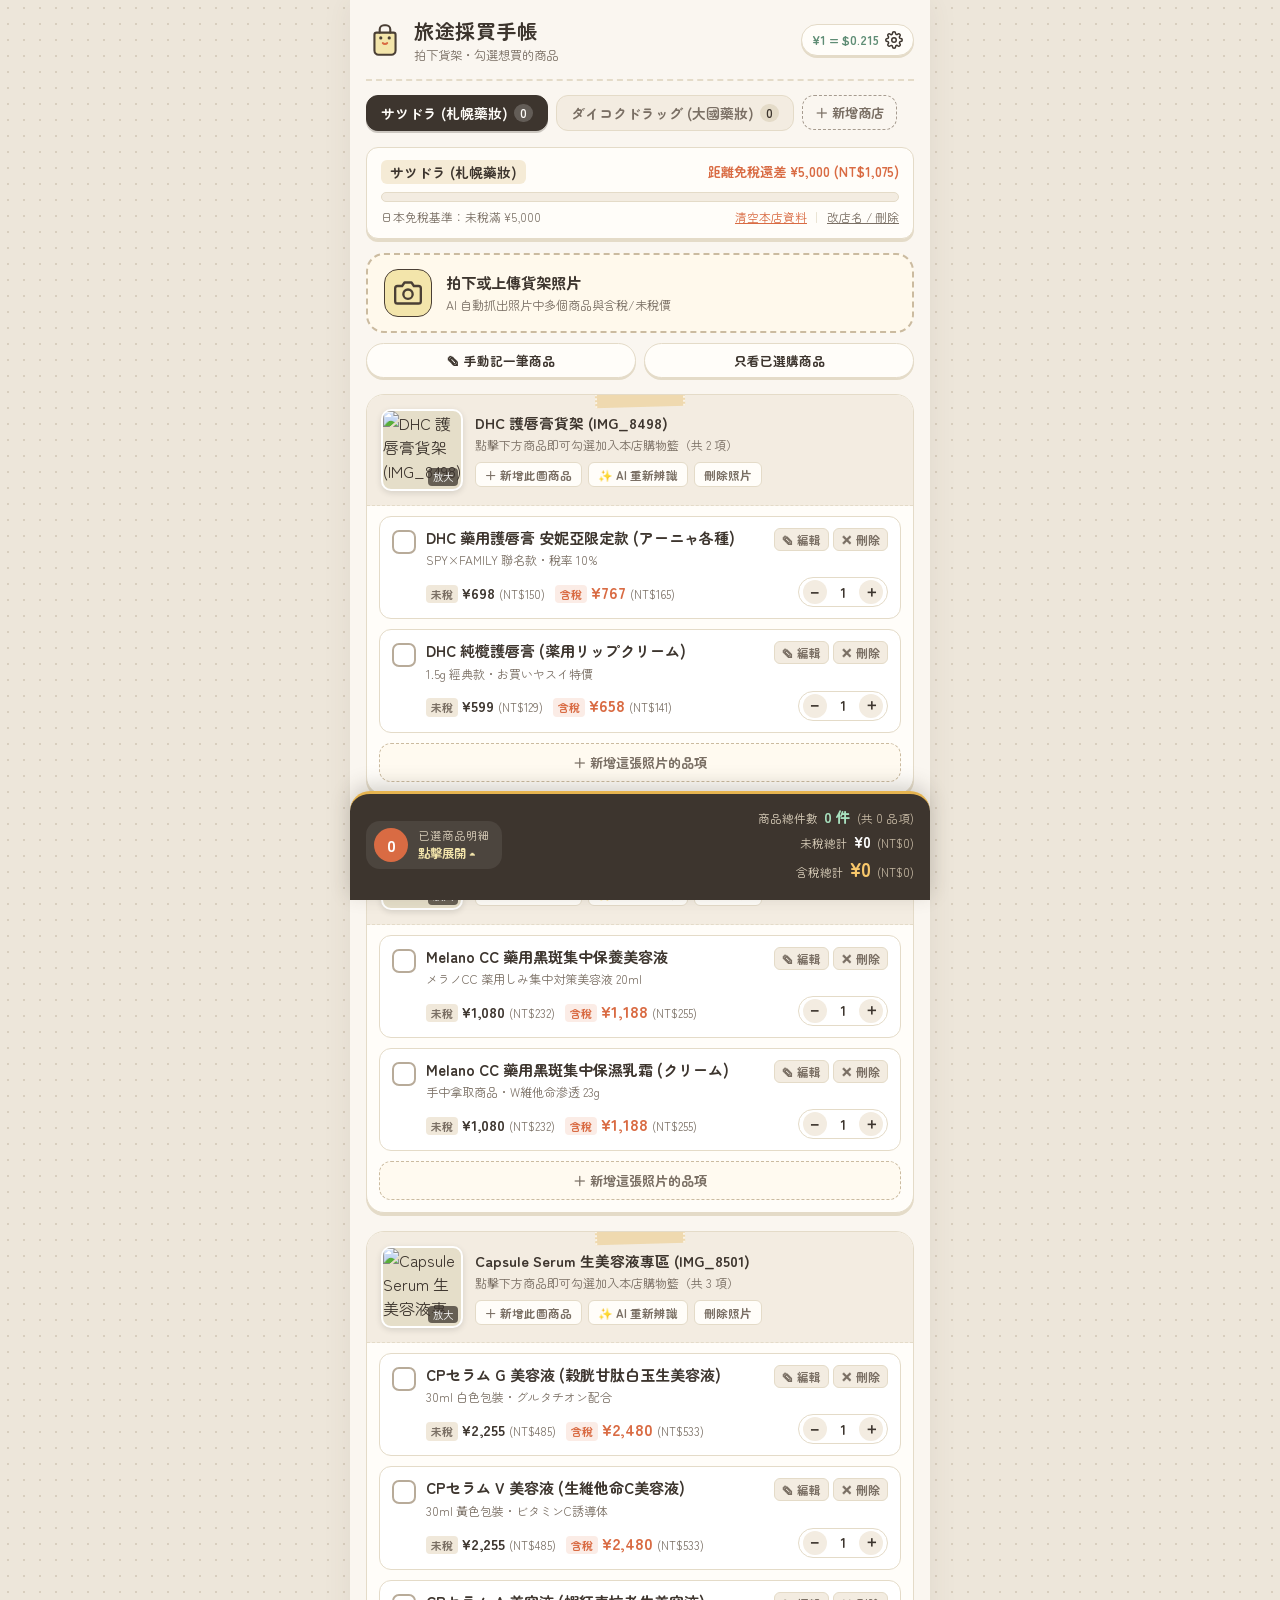
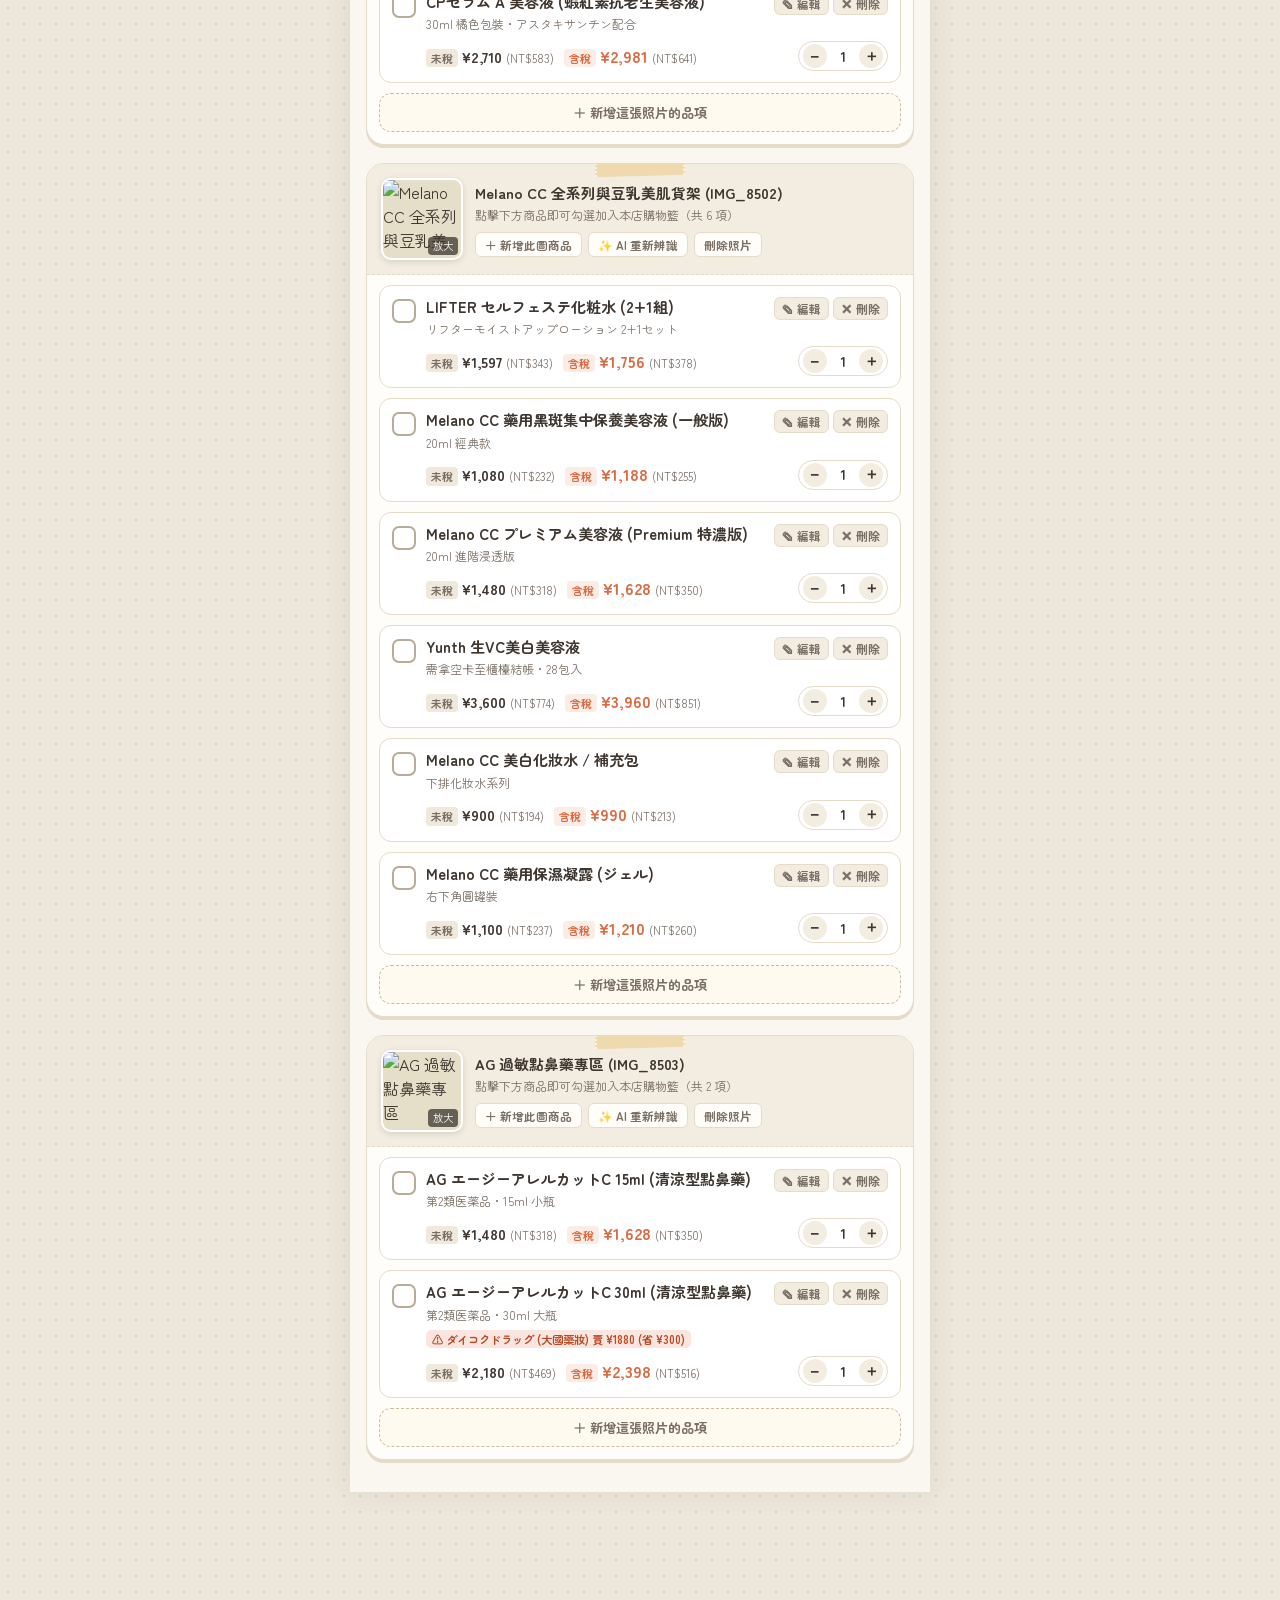
==== index.html @ 164f282b "Add files via upload" ====
<!DOCTYPE html>
<html lang="zh-TW">
  <head>
    <meta charset="UTF-8" />
    <meta name="viewport" content="width=device-width, initial-scale=1.0, maximum-scale=1.0, user-scalable=no" />
    <meta name="theme-color" content="#FAF6F0" />
    <meta name="apple-mobile-web-app-capable" content="yes" />
    <meta name="apple-mobile-web-app-status-bar-style" content="default" />
    <meta name="apple-mobile-web-app-title" content="採買手帳" />
    <link rel="manifest" href="./manifest.json" />
    <title>旅途採買手帳｜日本藥妝比價與統計</title>
    <link rel="preconnect" href="https://fonts.googleapis.com" />
    <link rel="preconnect" href="https://fonts.gstatic.com" crossorigin />
    <link
      href="https://fonts.googleapis.com/css2?family=Noto+Sans+TC:wght@400;500;700&family=Zen+Maru+Gothic:wght@500;700&display=swap"
      rel="stylesheet"
    />
    <link rel="stylesheet" href="./styles.css?v=20261030_v3" />
  </head>
  <body>
    <div class="notebook-container">
      <!-- 頂部繪本風標題與設定列 -->
      <header class="app-header">
        <div class="brand-title">
          <svg class="brand-icon" viewBox="0 0 36 36" fill="none" xmlns="http://www.w3.org/2000/svg">
            <path d="M8 13C8 11.8954 8.89543 11 10 11H26C27.1046 11 28 11.8954 28 13V28C28 30.2091 26.2091 32 24 32H12C9.79086 32 8 30.2091 8 28V13Z" fill="#F3E5AB" stroke="#4A3F35" stroke-width="2" stroke-linejoin="round"/>
            <path d="M13 11V8C13 5.79086 14.7909 4 17 4H19C21.2091 4 23 5.79086 23 8V11" stroke="#4A3F35" stroke-width="2" stroke-linecap="round"/>
            <circle cx="14" cy="16" r="1.5" fill="#4A3F35"/>
            <circle cx="22" cy="16" r="1.5" fill="#4A3F35"/>
            <path d="M16 21C16.8 22 19.2 22 20 21" stroke="#D96B43" stroke-width="2" stroke-linecap="round"/>
          </svg>
          <div>
            <h1>旅途採買手帳</h1>
            <p class="subtitle">拍下貨架・勾選想買的商品</p>
          </div>
        </div>
        <div class="header-actions">
          <button id="btnOpenSettings" class="icon-btn" title="匯率與 AI 設定">
            <span class="rate-pill" id="headerRateDisplay">¥1 = $0.215</span>
            <svg width="18" height="18" viewBox="0 0 24 24" fill="none" stroke="currentColor" stroke-width="2" stroke-linecap="round" stroke-linejoin="round">
              <circle cx="12" cy="12" r="3"></circle>
              <path d="M19.4 15a1.65 1.65 0 0 0 .33 1.82l.06.06a2 2 0 0 1 0 2.83 2 2 0 0 1-2.83 0l-.06-.06a1.65 1.65 0 0 0-1.82-.33 1.65 1.65 0 0 0-1 1.51V21a2 2 0 0 1-2 2 2 2 0 0 1-2-2v-.09A1.65 1.65 0 0 0 9 19.4a1.65 1.65 0 0 0-1.82.33l-.06.06a2 2 0 0 1-2.83 0 2 2 0 0 1 0-2.83l.06-.06a1.65 1.65 0 0 0 .33-1.82 1.65 1.65 0 0 0-1.51-1H3a2 2 0 0 1-2-2 2 2 0 0 1 2-2h.09A1.65 1.65 0 0 0 4.6 9a1.65 1.65 0 0 0-.33-1.82l-.06-.06a2 2 0 0 1 0-2.83 2 2 0 0 1 2.83 0l.06.06a1.65 1.65 0 0 0 1.82.33H9a1.65 1.65 0 0 0 1-1.51V3a2 2 0 0 1 2-2 2 2 0 0 1 2 2v.09a1.65 1.65 0 0 0 1 1.51 1.65 1.65 0 0 0 1.82-.33l.06-.06a2 2 0 0 1 2.83 0 2 2 0 0 1 0 2.83l-.06.06a1.65 1.65 0 0 0-.33 1.82V9a1.65 1.65 0 0 0 1.51 1H21a2 2 0 0 1 2 2 2 2 0 0 1-2 2h-.09a1.65 1.65 0 0 0-1.51 1z"></path>
            </svg>
          </button>
        </div>
      </header>

      <!-- 商店切換書籤列 -->
      <section class="store-tabs-section">
        <div class="store-tabs" id="storeTabs"></div>
        <button id="btnAddStore" class="add-store-btn" title="新增商店">＋ 新增商店</button>
      </section>

      <!-- 免稅進度條卡片 -->
      <section class="tax-free-card" id="taxFreeCard">
        <div class="tax-free-header">
          <span class="store-badge" id="currentStoreName">商店名稱</span>
          <span class="tax-free-status" id="taxFreeStatusText">距離免稅門檻還差 ¥5,000</span>
        </div>
        <div class="progress-track">
          <div class="progress-fill" id="taxFreeProgressBar" style="width: 0%"></div>
        </div>
        <div class="tax-free-sub">
          <span>日本免稅基準：未稅滿 ¥5,000</span>
          <div class="store-sub-actions">
            <button type="button" id="btnClearStoreData" class="text-link-btn danger-link">清空本店資料</button>
            <span class="sub-divider">｜</span>
            <button type="button" id="btnRenameStore" class="text-link-btn">改店名 / 刪除</button>
          </div>
        </div>
      </section>

      <!-- 拍照上傳與快速操作區 -->
      <section class="upload-section">
        <label for="photoInput" class="upload-box" id="uploadDropzone">
          <input type="file" id="photoInput" accept="image/*" multiple hidden />
          <div class="upload-icon-wrap">
            <svg width="28" height="28" viewBox="0 0 24 24" fill="none" stroke="#4A3F35" stroke-width="2" stroke-linecap="round" stroke-linejoin="round">
              <path d="M23 19a2 2 0 0 1-2 2H3a2 2 0 0 1-2-2V8a2 2 0 0 1 2-2h4l2-3h6l2 3h4a2 2 0 0 1 2 2z"></path>
              <circle cx="12" cy="13" r="4"></circle>
            </svg>
          </div>
          <div class="upload-text">
            <strong>拍下或上傳貨架照片</strong>
            <span>AI 自動抓出照片中多個商品與含稅/未稅價</span>
          </div>
        </label>
        <div class="quick-actions-bar">
          <button id="btnAddManualItem" class="secondary-pill-btn">✎ 手動記一筆商品</button>
          <button id="btnFilterSelected" class="secondary-pill-btn" data-active="false">只看已選購商品</button>
        </div>
      </section>

      <!-- AI 辨識狀態提示 -->
      <div id="aiLoadingBanner" class="ai-loading-banner hidden">
        <div class="spinner"></div>
        <span id="aiLoadingText" style="flex: 1">正在用繪本放大鏡辨識照片中的商品與價格...</span>
        <button type="button" id="btnCancelAiScan" class="mini-btn danger">略過 AI 手動輸入</button>
      </div>

      <!-- 照片與商品卡片列表 -->
      <main id="photoCardsContainer" class="photo-cards-container"></main>

      <!-- 底部固定統計結算吧台 -->
      <footer class="summary-Dock">
        <div class="summary-main">
          <div class="summary-count-block" id="btnToggleCartDetail">
            <span class="cart-bubble" id="totalQtyBadge">0</span>
            <div class="count-labels">
              <span class="label-small">已選商品明細</span>
              <span class="label-detail">點擊展開 ▴</span>
            </div>
          </div>
          <div class="summary-prices">
            <div class="price-row count-row">
              <span class="price-tag-label">商品總件數</span>
              <span class="price-qty" id="totalQtyText">0 件</span>
              <span class="price-twd" id="totalKindsText">(共 0 品項)</span>
            </div>
            <div class="price-row untaxed-row">
              <span class="price-tag-label">未稅總計</span>
              <span class="price-yen" id="totalUntaxedYen">¥0</span>
              <span class="price-twd" id="totalUntaxedTwd">(約 NT$0)</span>
            </div>
            <div class="price-row taxed-row">
              <span class="price-tag-label">含稅總計</span>
              <span class="price-yen highlight" id="totalTaxedYen">¥0</span>
              <span class="price-twd" id="totalTaxedTwd">(約 NT$0)</span>
            </div>
          </div>
        </div>
      </footer>
    </div>

    <!-- 已選購明細抽屜 (Bottom Sheet) -->
    <div id="cartDrawerModal" class="modal-backdrop hidden">
      <div class="modal-sheet">
        <div class="modal-header">
          <h3>🛒 本店採買清單明細</h3>
          <button id="btnCloseCartDrawer" class="close-btn">✕</button>
        </div>
        <div id="cartDrawerList" class="cart-drawer-list"></div>
        <div class="modal-footer-actions">
          <button id="btnClearSelection" class="danger-outline-btn">清空本店勾選</button>
          <button id="btnCopySummary" class="primary-btn">複製採買明細文字</button>
        </div>
      </div>
    </div>

    <!-- 設定與 API Key 視窗 -->
    <div id="settingsModal" class="modal-backdrop hidden">
      <div class="modal-sheet">
        <div class="modal-header">
          <h3>⚙️ 手帳設定（AI 辨識與匯率）</h3>
          <button id="btnCloseSettings" class="close-btn">✕</button>
        </div>
        <div class="settings-form">
          <label class="form-field">
            <span>Gemini API Key（用於自動辨識新上傳的照片）</span>
            <input type="password" id="inputApiKey" placeholder="貼上 AIzaSy... 金鑰（僅存於您的手機瀏覽器）" />
            <small class="field-hint">
              可免費於 <a href="https://aistudio.google.com/app/apikey" target="_blank" rel="noopener">Google AI Studio</a> 取得。填寫後可點下方按鈕產生專屬連結，其他手機點開即自動帶入免重填！
            </small>
            <button type="button" id="btnCopyShareLinkWithKey" class="secondary-pill-btn" style="margin-top: 4px">
              🔗 複製含金鑰的專屬連結（讓其他手機點開免設定）
            </button>
          </label>
          <div class="form-row-2col">
            <label class="form-field">
              <span>日幣兌台幣匯率 (JPY → TWD)</span>
              <input type="number" id="inputExchangeRate" step="0.001" min="0.01" max="10" />
            </label>
            <label class="form-field">
              <span>免稅門檻（未稅日幣）</span>
              <input type="number" id="inputTaxFreeThreshold" step="100" min="0" />
            </label>
          </div>
          <div class="preset-restore-box">
            <span>📦 手機本機大容量資料庫 (IndexedDB)：</span>
            <strong id="storageStatusText" style="color: var(--accent-sage)">啟用中（可存數百～上千張照片）</strong>
          </div>
          <div class="preset-restore-box">
            <span>內建範例與相簿重載：</span>
            <button type="button" id="btnRestoreDemoPhotos" class="secondary-pill-btn">重新載入資料夾 9 張日本藥妝實拍</button>
          </div>
          <button id="btnSaveSettings" class="primary-btn full-width">儲存設定</button>
        </div>
      </div>
    </div>

    <!-- 新增/編輯單一商品視窗 -->
    <div id="itemModal" class="modal-backdrop hidden">
      <div class="modal-sheet">
        <div class="modal-header">
          <h3 id="itemModalTitle">✎ 新增/編輯商品</h3>
          <button id="btnCloseItemModal" class="close-btn">✕</button>
        </div>
        <div class="settings-form">
          <input type="hidden" id="editCardId" />
          <input type="hidden" id="editItemId" />
          <label class="form-field">
            <span>商品名稱（日文或中文備註）</span>
            <input type="text" id="inputItemName" placeholder="例如：DHC 速攻藍莓 60日分" />
          </label>
          <label class="form-field">
            <span>規格 / 補充說明（選填）</span>
            <input type="text" id="inputItemNote" placeholder="例如：60日分 120粒 / 15ml" />
          </label>
          <div class="tax-rate-selector">
            <span>稅率自動換算：</span>
            <button type="button" class="tax-chip active" data-tax="10">10% (一般醫藥/美妝)</button>
            <button type="button" class="tax-chip" data-tax="8">8% (食品/保健品)</button>
          </div>
          <div class="form-row-2col">
            <label class="form-field">
              <span>未稅價 (本体価格 ¥)</span>
              <input type="number" id="inputItemUntaxed" placeholder="例如 1480" step="1" min="0" />
            </label>
            <label class="form-field">
              <span>含稅價 (税込価格 ¥)</span>
              <input type="number" id="inputItemTaxed" placeholder="例如 1628" step="1" min="0" />
            </label>
          </div>
          <div class="modal-footer-actions">
            <button type="button" id="btnDeleteItemInModal" class="danger-outline-btn hidden">刪除此品項</button>
            <button type="button" id="btnSaveItem" class="primary-btn full-width">確認儲存</button>
          </div>
        </div>
      </div>
    </div>

    <!-- 商店新增 / 改店名 / 清空 / 刪除視窗 -->
    <div id="storeModal" class="modal-backdrop hidden">
      <div class="modal-sheet">
        <div class="modal-header">
          <h3 id="storeModalTitle">🏪 商店管理</h3>
          <button type="button" id="btnCloseStoreModal" class="close-btn">✕</button>
        </div>
        <div class="settings-form">
          <input type="hidden" id="storeModalMode" value="edit" />
          <label class="form-field">
            <span>商店名稱</span>
            <input type="text" id="inputStoreName" placeholder="例如：松本清 心齋橋店、唐吉訶德" />
          </label>
          <button type="button" id="btnSaveStoreName" class="primary-btn full-width">儲存商店名稱</button>

          <div id="storeDangerZone" class="store-danger-zone">
            <div class="danger-zone-title">本店資料清理與刪除</div>
            <div class="modal-footer-actions">
              <button type="button" id="btnClearStoreInModal" class="danger-outline-btn" style="flex: 1">
                🧹 清空本店全部資料
              </button>
              <button type="button" id="btnDeleteStoreInModal" class="danger-solid-btn" style="flex: 1">
                🗑️ 刪除此商店
              </button>
            </div>
          </div>
        </div>
      </div>
    </div>

    <!-- 自訂確認視窗（避免手機/內嵌瀏覽器封鎖原生 confirm） -->
    <div id="confirmModal" class="modal-backdrop hidden" style="z-index: 80">
      <div class="modal-sheet confirm-sheet">
        <div class="modal-header">
          <h3 id="confirmModalTitle">請確認操作</h3>
          <button type="button" id="btnCloseConfirmModal" class="close-btn">✕</button>
        </div>
        <p id="confirmModalMessage" class="confirm-message"></p>
        <div class="modal-footer-actions">
          <button type="button" id="btnCancelConfirm" class="secondary-pill-btn">取消</button>
          <button type="button" id="btnAcceptConfirm" class="danger-solid-btn" style="flex: 1">確定執行</button>
        </div>
      </div>
    </div>

    <!-- 圖片剪裁視窗 (純前端直覺手勢/滑鼠框選重點商品與價牌) -->
    <div id="cropperModal" class="modal-backdrop hidden" style="z-index: 70">
      <div class="modal-sheet cropper-sheet">
        <div class="modal-header">
          <h3>✂️ 框選重點商品與標價</h3>
          <button type="button" id="btnCancelCrop" class="close-btn">✕</button>
        </div>
        <p class="cropper-tip">拖曳四角或框內，只保留「商品與價錢牌」辨識更精準秒回！</p>
        <div class="cropper-viewport-wrap" id="cropperViewportWrap">
          <img id="cropperImage" alt="待剪裁原圖" />
          <div id="cropBox" class="crop-box">
            <div class="crop-handle nw" data-handle="nw"></div>
            <div class="crop-handle ne" data-handle="ne"></div>
            <div class="crop-handle sw" data-handle="sw"></div>
            <div class="crop-handle se" data-handle="se"></div>
          </div>
        </div>
        <div class="modal-footer-actions cropper-actions">
          <button type="button" id="btnSkipCrop" class="secondary-pill-btn">全圖直接辨識</button>
          <button type="button" id="btnConfirmCrop" class="primary-btn" style="flex: 1.5">✓ 剪裁並送出辨識</button>
        </div>
      </div>
    </div>

    <!-- 輕量提示 Toast -->
    <div id="toastBanner" class="toast-banner hidden"></div>

    <!-- 放大檢視原圖 Lightbox -->
    <div id="lightboxModal" class="modal-backdrop hidden">
      <div class="lightbox-content">
        <button id="btnCloseLightbox" class="lightbox-close">✕ 關閉原圖</button>
        <img id="lightboxImg" src="" alt="貨架原圖" />
      </div>
    </div>

    <script src="./app.js?v=20261030_v3"></script>
  </body>
</html>
---- styles.css ----
:root {
  --bg-paper: #faf6f0;
  --bg-card: #fffdf9;
  --bg-sub: #f3ece1;
  --ink-main: #3d352e;
  --ink-muted: #7a6f64;
  --ink-light: #a69b8f;
  --border-warm: #e4dbc8;
  --border-dark: #4a3f35;
  --accent-sage: #5f8d75;
  --accent-sage-light: #e5f0ea;
  --accent-persimmon: #d96b43;
  --accent-persimmon-light: #fbece6;
  --accent-mustard: #e6b450;
  --shadow-soft: 0 3px 0 #e4dbc8;
  --shadow-active: 0 3px 0 #5f8d75;
  --radius-lg: 18px;
  --radius-md: 12px;
  --radius-sm: 8px;
}

* {
  box-sizing: border-box;
  margin: 0;
  padding: 0;
  -webkit-tap-highlight-color: transparent;
}

body {
  background-color: #ede6da;
  background-image: radial-gradient(#d8cebe 0.8px, transparent 0.8px);
  background-size: 16px 16px;
  color: var(--ink-main);
  font-family: "Zen Maru Gothic", "Noto Sans TC", sans-serif;
  line-height: 1.5;
  padding-bottom: 112px;
}

.notebook-container {
  max-width: 580px;
  margin: 0 auto;
  min-height: 100vh;
  background-color: var(--bg-paper);
  box-shadow: 0 0 28px rgba(74, 63, 53, 0.08);
  padding: 16px 16px 32px;
  position: relative;
}

/* 頂部標題列 */
.app-header {
  display: flex;
  align-items: center;
  justify-content: space-between;
  padding-bottom: 14px;
  border-bottom: 2px dashed var(--border-warm);
  margin-bottom: 14px;
}

.brand-title {
  display: flex;
  align-items: center;
  gap: 10px;
}

.brand-icon {
  width: 38px;
  height: 38px;
  flex-shrink: 0;
}

.brand-title h1 {
  font-size: 1.25rem;
  font-weight: 700;
  letter-spacing: 0.03em;
  color: var(--ink-main);
}

.subtitle {
  font-size: 0.78rem;
  color: var(--ink-muted);
}

.icon-btn {
  display: inline-flex;
  align-items: center;
  gap: 6px;
  background: var(--bg-card);
  border: 1.5px solid var(--border-warm);
  border-radius: 999px;
  padding: 6px 10px;
  color: var(--ink-main);
  font-family: inherit;
  font-size: 0.78rem;
  cursor: pointer;
  box-shadow: 0 2px 0 var(--border-warm);
  transition: transform 0.1s ease;
}

.icon-btn:active {
  transform: translateY(1px);
}

.rate-pill {
  font-weight: 700;
  color: var(--accent-sage);
}

/* 商店切換書籤 */
.store-tabs-section {
  display: flex;
  align-items: center;
  gap: 8px;
  margin-bottom: 12px;
  overflow-x: auto;
  padding-bottom: 4px;
  scrollbar-width: none;
}

.store-tabs-section::-webkit-scrollbar {
  display: none;
}

.store-tabs {
  display: flex;
  gap: 8px;
}

.store-tab {
  white-space: nowrap;
  padding: 7px 14px;
  border-radius: 12px;
  border: 1.5px solid var(--border-warm);
  background: var(--bg-sub);
  color: var(--ink-muted);
  font-family: inherit;
  font-size: 0.86rem;
  font-weight: 700;
  cursor: pointer;
  display: inline-flex;
  align-items: center;
  gap: 6px;
  transition: all 0.15s ease;
}

.store-tab.active {
  background: var(--ink-main);
  color: #fffdf9;
  border-color: var(--ink-main);
  box-shadow: 0 2px 0 rgba(61, 53, 46, 0.25);
}

.store-tab-count {
  font-size: 0.72rem;
  padding: 1px 6px;
  border-radius: 99px;
  background: rgba(255, 255, 255, 0.2);
}

.store-tab:not(.active) .store-tab-count {
  background: var(--border-warm);
  color: var(--ink-main);
}

.add-store-btn {
  white-space: nowrap;
  padding: 7px 12px;
  border-radius: 12px;
  border: 1.5px dashed var(--ink-light);
  background: transparent;
  color: var(--ink-muted);
  font-family: inherit;
  font-size: 0.82rem;
  font-weight: 600;
  cursor: pointer;
}

/* 免稅進度卡片 */
.tax-free-card {
  background: var(--bg-card);
  border: 1.5px solid var(--border-warm);
  border-radius: var(--radius-md);
  padding: 12px 14px;
  margin-bottom: 14px;
  box-shadow: var(--shadow-soft);
}

.tax-free-card.achieved {
  border-color: var(--accent-sage);
  background: linear-gradient(180deg, #f7fbf8 0%, #fffdf9 100%);
}

.tax-free-header {
  display: flex;
  justify-content: space-between;
  align-items: center;
  margin-bottom: 8px;
  gap: 8px;
}

.store-badge {
  font-size: 0.85rem;
  font-weight: 700;
  color: var(--ink-main);
  background: #f5ebd6;
  padding: 2px 9px;
  border-radius: 6px;
}

.tax-free-status {
  font-size: 0.82rem;
  font-weight: 700;
  color: var(--accent-persimmon);
}

.tax-free-card.achieved .tax-free-status {
  color: var(--accent-sage);
}

.progress-track {
  width: 100%;
  height: 10px;
  background: var(--bg-sub);
  border-radius: 99px;
  overflow: hidden;
  border: 1px solid var(--border-warm);
}

.progress-fill {
  height: 100%;
  background: repeating-linear-gradient(
    -45deg,
    var(--accent-mustard),
    var(--accent-mustard) 8px,
    #f0c565 8px,
    #f0c565 16px
  );
  border-radius: 99px;
  transition: width 0.3s ease;
}

.tax-free-card.achieved .progress-fill {
  background: var(--accent-sage);
}

.tax-free-sub {
  display: flex;
  justify-content: space-between;
  align-items: center;
  margin-top: 6px;
  font-size: 0.74rem;
  color: var(--ink-muted);
}

.text-link-btn {
  background: none;
  border: none;
  color: var(--ink-muted);
  text-decoration: underline;
  font-size: 0.74rem;
  font-family: inherit;
  cursor: pointer;
}

/* 拍照上傳區塊 */
.upload-section {
  margin-bottom: 16px;
}

.upload-box {
  display: flex;
  align-items: center;
  gap: 14px;
  background: #fff9ec;
  border: 2px dashed #cbbba0;
  border-radius: var(--radius-lg);
  padding: 14px 16px;
  cursor: pointer;
  transition: background 0.15s ease, transform 0.1s ease;
}

.upload-box:active {
  transform: scale(0.99);
  background: #f7eedb;
}

.upload-icon-wrap {
  width: 48px;
  height: 48px;
  border-radius: 14px;
  background: #f3e5ab;
  border: 1.5px solid var(--border-dark);
  display: flex;
  align-items: center;
  justify-content: center;
  flex-shrink: 0;
}

.upload-text {
  display: flex;
  flex-direction: column;
  gap: 2px;
}

.upload-text strong {
  font-size: 0.96rem;
  color: var(--ink-main);
}

.upload-text span {
  font-size: 0.76rem;
  color: var(--ink-muted);
}

.quick-actions-bar {
  display: flex;
  gap: 8px;
  margin-top: 10px;
}

.secondary-pill-btn {
  flex: 1;
  padding: 7px 12px;
  border-radius: 99px;
  border: 1.5px solid var(--border-warm);
  background: var(--bg-card);
  color: var(--ink-main);
  font-family: inherit;
  font-size: 0.8rem;
  font-weight: 700;
  cursor: pointer;
  box-shadow: 0 2px 0 var(--border-warm);
}

.secondary-pill-btn[data-active="true"] {
  background: var(--accent-sage-light);
  border-color: var(--accent-sage);
  color: var(--accent-sage);
}

/* AI 載入橫幅 */
.ai-loading-banner {
  display: flex;
  align-items: center;
  gap: 10px;
  background: #fff6e0;
  border: 1.5px solid var(--accent-mustard);
  border-radius: var(--radius-md);
  padding: 10px 14px;
  margin-bottom: 14px;
  font-size: 0.84rem;
  font-weight: 700;
  color: var(--ink-main);
}

.spinner {
  width: 18px;
  height: 18px;
  border: 2.5px solid var(--border-warm);
  border-top-color: var(--accent-persimmon);
  border-radius: 50%;
  animation: spin 0.8s linear infinite;
  flex-shrink: 0;
}

@keyframes spin {
  to {
    transform: rotate(360deg);
  }
}

/* 照片繪本卡片 */
.photo-cards-container {
  display: flex;
  flex-direction: column;
  gap: 18px;
}

.photo-card {
  background: var(--bg-card);
  border: 1.5px solid var(--border-warm);
  border-radius: var(--radius-lg);
  box-shadow: var(--shadow-soft);
  position: relative;
  overflow: hidden;
}

/* 紙膠帶裝飾 */
.photo-card::before {
  content: "";
  position: absolute;
  top: -6px;
  left: 50%;
  transform: translateX(-50%) rotate(-1.5deg);
  width: 86px;
  height: 18px;
  background: rgba(230, 180, 80, 0.35);
  border-left: 2px dotted rgba(255, 255, 255, 0.7);
  border-right: 2px dotted rgba(255, 255, 255, 0.7);
  z-index: 2;
  pointer-events: none;
}

.photo-card-header {
  display: flex;
  gap: 12px;
  padding: 14px;
  background: var(--bg-sub);
  border-bottom: 1.5px dashed var(--border-warm);
  align-items: center;
}

.shelf-thumb-wrap {
  position: relative;
  width: 82px;
  height: 82px;
  border-radius: 10px;
  overflow: hidden;
  border: 2px solid #fff;
  box-shadow: 0 2px 6px rgba(0, 0, 0, 0.12);
  flex-shrink: 0;
  cursor: zoom-in;
  background: #e5dec9;
}

.shelf-thumb-wrap img {
  width: 100%;
  height: 100%;
  object-fit: cover;
  display: block;
}

.zoom-hint {
  position: absolute;
  bottom: 3px;
  right: 3px;
  background: rgba(61, 53, 46, 0.75);
  color: #fff;
  font-size: 0.65rem;
  padding: 1px 5px;
  border-radius: 4px;
}

.photo-meta {
  flex: 1;
  min-width: 0;
}

.photo-title-row {
  display: flex;
  justify-content: space-between;
  align-items: flex-start;
  gap: 6px;
}

.photo-title {
  font-size: 0.92rem;
  font-weight: 700;
  color: var(--ink-main);
}

.photo-hint {
  font-size: 0.75rem;
  color: var(--ink-muted);
  margin-top: 2px;
}

.photo-card-actions {
  display: flex;
  gap: 6px;
  margin-top: 8px;
  flex-wrap: wrap;
}

.mini-btn {
  padding: 3px 9px;
  font-size: 0.73rem;
  font-family: inherit;
  font-weight: 700;
  border-radius: 6px;
  border: 1px solid var(--border-warm);
  background: var(--bg-card);
  color: var(--ink-muted);
  cursor: pointer;
}

.mini-btn:hover {
  color: var(--ink-main);
  border-color: var(--ink-light);
}

.mini-btn.danger:hover {
  color: var(--accent-persimmon);
  border-color: var(--accent-persimmon);
}

/* 商品選擇列表 */
.product-list {
  padding: 10px 12px 12px;
  display: flex;
  flex-direction: column;
  gap: 10px;
}

.product-item {
  display: flex;
  flex-direction: column;
  gap: 8px;
  padding: 11px 12px;
  border-radius: var(--radius-md);
  border: 1.5px solid var(--border-warm);
  background: #fff;
  transition: all 0.15s ease;
  cursor: pointer;
}

.product-item.selected {
  border-color: var(--accent-sage);
  background: var(--accent-sage-light);
  box-shadow: var(--shadow-active);
}

.product-top-row {
  display: flex;
  align-items: flex-start;
  gap: 10px;
}

.check-circle {
  width: 24px;
  height: 24px;
  border-radius: 7px;
  border: 2px solid #b8ab99;
  background: #fff;
  display: flex;
  align-items: center;
  justify-content: center;
  flex-shrink: 0;
  margin-top: 2px;
  color: transparent;
  font-size: 0.85rem;
  font-weight: 700;
  transition: all 0.15s ease;
}

.product-item.selected .check-circle {
  background: var(--accent-sage);
  border-color: var(--accent-sage);
  color: #fff;
}

.product-info {
  flex: 1;
  min-width: 0;
}

.product-name {
  font-size: 0.94rem;
  font-weight: 700;
  color: var(--ink-main);
  line-height: 1.35;
  word-break: break-word;
}

.product-note-row {
  display: flex;
  align-items: center;
  gap: 6px;
  flex-wrap: wrap;
  margin-top: 3px;
}

.product-note {
  font-size: 0.75rem;
  color: var(--ink-muted);
}

.compare-badge {
  font-size: 0.7rem;
  font-weight: 700;
  padding: 1px 6px;
  border-radius: 5px;
}

.compare-badge.cheaper {
  background: #dff2e4;
  color: #2f6f46;
}

.compare-badge.pricier {
  background: #fbe5df;
  color: #b84a27;
}

.item-action-btns {
  display: inline-flex;
  align-items: center;
  gap: 4px;
  flex-shrink: 0;
}

.edit-item-btn,
.delete-item-btn {
  background: var(--bg-sub);
  border: 1px solid var(--border-warm);
  border-radius: 6px;
  color: var(--ink-muted);
  font-family: inherit;
  font-size: 0.74rem;
  font-weight: 700;
  cursor: pointer;
  padding: 2px 7px;
  transition: all 0.12s ease;
}

.edit-item-btn:hover {
  color: var(--ink-main);
  border-color: var(--ink-light);
}

.delete-item-btn:hover {
  color: var(--accent-persimmon);
  border-color: var(--accent-persimmon);
  background: var(--accent-persimmon-light);
}

.add-card-item-row-btn {
  width: 100%;
  padding: 9px 12px;
  border-radius: var(--radius-md);
  border: 1.5px dashed #cbbba0;
  background: #fffaf0;
  color: var(--ink-muted);
  font-family: inherit;
  font-size: 0.82rem;
  font-weight: 700;
  cursor: pointer;
  transition: all 0.15s ease;
}

.add-card-item-row-btn:hover {
  color: var(--ink-main);
  border-color: var(--ink-main);
  background: #f7eedb;
}

/* 含稅與未稅價格並列區 */
.product-bottom-row {
  display: flex;
  align-items: center;
  justify-content: space-between;
  gap: 8px;
  padding-left: 34px;
  flex-wrap: wrap;
}

.price-badges {
  display: flex;
  align-items: baseline;
  gap: 10px;
  flex-wrap: wrap;
}

.price-pill {
  display: inline-flex;
  align-items: baseline;
  gap: 4px;
}

.price-pill .tag {
  font-size: 0.68rem;
  font-weight: 700;
  padding: 1px 5px;
  border-radius: 4px;
}

.price-pill.untaxed .tag {
  background: #f0e8da;
  color: var(--ink-muted);
}

.price-pill.taxed .tag {
  background: var(--accent-persimmon-light);
  color: var(--accent-persimmon);
}

.price-pill.untaxed .val {
  font-size: 0.92rem;
  font-weight: 700;
  color: var(--ink-main);
}

.price-pill.taxed .val {
  font-size: 1.02rem;
  font-weight: 700;
  color: var(--accent-persimmon);
}

.twd-sub {
  font-size: 0.72rem;
  color: var(--ink-muted);
}

/* 數量加減控制 */
.qty-controls {
  display: inline-flex;
  align-items: center;
  gap: 6px;
  background: #fff;
  border: 1.5px solid var(--border-warm);
  border-radius: 99px;
  padding: 2px 4px;
}

.qty-btn {
  width: 24px;
  height: 24px;
  border-radius: 50%;
  border: none;
  background: var(--bg-sub);
  color: var(--ink-main);
  font-weight: 700;
  font-size: 0.95rem;
  cursor: pointer;
  display: flex;
  align-items: center;
  justify-content: center;
}

.qty-btn:active {
  background: var(--border-warm);
}

.qty-num {
  min-width: 20px;
  text-align: center;
  font-size: 0.86rem;
  font-weight: 700;
}

/* 空狀態 */
.empty-state {
  text-align: center;
  padding: 36px 20px;
  background: var(--bg-card);
  border: 1.5px dashed var(--border-warm);
  border-radius: var(--radius-lg);
  color: var(--ink-muted);
}

.empty-state p {
  font-size: 0.88rem;
  margin-bottom: 12px;
}

/* 底部結算統計列 */
.summary-Dock {
  position: fixed;
  bottom: 0;
  left: 0;
  right: 0;
  z-index: 20;
  pointer-events: none;
}

.summary-main {
  max-width: 580px;
  margin: 0 auto;
  background: #3d352e;
  color: #fffdf9;
  border-top: 3px solid var(--accent-mustard);
  border-radius: 20px 20px 0 0;
  padding: 12px 16px 16px;
  display: flex;
  align-items: center;
  justify-content: space-between;
  gap: 12px;
  box-shadow: 0 -6px 20px rgba(61, 53, 46, 0.22);
  pointer-events: auto;
}

.summary-count-block {
  display: flex;
  align-items: center;
  gap: 10px;
  cursor: pointer;
  background: rgba(255, 255, 255, 0.08);
  padding: 6px 12px 6px 8px;
  border-radius: 14px;
}

.cart-bubble {
  min-width: 34px;
  height: 34px;
  padding: 0 8px;
  border-radius: 99px;
  background: var(--accent-persimmon);
  color: #fff;
  font-weight: 700;
  font-size: 1.05rem;
  display: flex;
  align-items: center;
  justify-content: center;
}

.count-labels {
  display: flex;
  flex-direction: column;
}

.label-small {
  font-size: 0.72rem;
  color: #d7ccb8;
}

.label-detail {
  font-size: 0.78rem;
  font-weight: 700;
  color: #f3e5ab;
}

.summary-prices {
  display: flex;
  flex-direction: column;
  align-items: flex-end;
  gap: 2px;
}

.price-row {
  display: flex;
  align-items: baseline;
  gap: 6px;
}

.price-tag-label {
  font-size: 0.72rem;
  color: #d7ccb8;
}

.price-qty {
  font-size: 0.92rem;
  font-weight: 700;
  color: #a8e0be;
}

.price-yen {
  font-size: 0.95rem;
  font-weight: 700;
  color: #fff;
}

.price-yen.highlight {
  font-size: 1.2rem;
  color: #f9c86b;
}

.price-twd {
  font-size: 0.74rem;
  color: #c7baa5;
}

/* Modal / 抽屜視窗 */
.modal-backdrop {
  position: fixed;
  inset: 0;
  background: rgba(45, 38, 32, 0.55);
  z-index: 50;
  display: flex;
  align-items: flex-end;
  justify-content: center;
}

.modal-backdrop.hidden,
.hidden {
  display: none !important;
}

.modal-sheet {
  width: 100%;
  max-width: 580px;
  max-height: 86vh;
  background: var(--bg-paper);
  border-radius: 22px 22px 0 0;
  padding: 18px 18px 24px;
  overflow-y: auto;
  border-top: 2px solid var(--border-warm);
}

.modal-header {
  display: flex;
  justify-content: space-between;
  align-items: center;
  padding-bottom: 12px;
  border-bottom: 1.5px dashed var(--border-warm);
  margin-bottom: 14px;
}

.modal-header h3 {
  font-size: 1.02rem;
}

.close-btn {
  background: var(--bg-sub);
  border: none;
  width: 30px;
  height: 30px;
  border-radius: 50%;
  font-size: 0.9rem;
  cursor: pointer;
  color: var(--ink-main);
}

.settings-form {
  display: flex;
  flex-direction: column;
  gap: 14px;
}

.form-field {
  display: flex;
  flex-direction: column;
  gap: 5px;
}

.form-field span {
  font-size: 0.82rem;
  font-weight: 700;
  color: var(--ink-main);
}

.form-field input {
  padding: 10px 12px;
  border-radius: 10px;
  border: 1.5px solid var(--border-warm);
  background: #fff;
  font-family: inherit;
  font-size: 0.92rem;
  color: var(--ink-main);
}

.field-hint {
  font-size: 0.73rem;
  color: var(--ink-muted);
}

.field-hint a {
  color: var(--accent-persimmon);
}

.form-row-2col {
  display: grid;
  grid-template-columns: 1fr 1fr;
  gap: 10px;
}

.tax-rate-selector {
  display: flex;
  align-items: center;
  gap: 6px;
  flex-wrap: wrap;
  font-size: 0.8rem;
  font-weight: 700;
}

.tax-chip {
  padding: 5px 10px;
  border-radius: 99px;
  border: 1.5px solid var(--border-warm);
  background: #fff;
  font-family: inherit;
  font-size: 0.76rem;
  cursor: pointer;
}

.tax-chip.active {
  background: var(--ink-main);
  color: #fff;
  border-color: var(--ink-main);
}

.preset-restore-box {
  display: flex;
  align-items: center;
  justify-content: space-between;
  gap: 8px;
  padding: 10px 12px;
  background: var(--bg-sub);
  border-radius: 10px;
  font-size: 0.8rem;
}

.primary-btn {
  padding: 11px 16px;
  border-radius: 12px;
  border: none;
  background: var(--accent-sage);
  color: #fff;
  font-family: inherit;
  font-size: 0.92rem;
  font-weight: 700;
  cursor: pointer;
  box-shadow: 0 3px 0 #456b57;
}

.primary-btn.full-width {
  width: 100%;
}

.danger-outline-btn {
  padding: 11px 14px;
  border-radius: 12px;
  border: 1.5px solid var(--accent-persimmon);
  background: transparent;
  color: var(--accent-persimmon);
  font-family: inherit;
  font-size: 0.86rem;
  font-weight: 700;
  cursor: pointer;
}

.danger-solid-btn {
  padding: 11px 14px;
  border-radius: 12px;
  border: none;
  background: var(--accent-persimmon);
  color: #fff;
  font-family: inherit;
  font-size: 0.86rem;
  font-weight: 700;
  cursor: pointer;
  box-shadow: 0 3px 0 #a94c2b;
}

.store-sub-actions {
  display: inline-flex;
  align-items: center;
  gap: 4px;
}

.sub-divider {
  color: var(--border-warm);
}

.danger-link {
  color: var(--accent-persimmon);
}

.store-danger-zone {
  margin-top: 8px;
  padding-top: 14px;
  border-top: 1.5px dashed var(--border-warm);
  display: flex;
  flex-direction: column;
  gap: 10px;
}

.danger-zone-title {
  font-size: 0.8rem;
  font-weight: 700;
  color: var(--ink-muted);
}

.confirm-message {
  font-size: 0.92rem;
  color: var(--ink-main);
  margin-bottom: 18px;
  line-height: 1.55;
  white-space: pre-line;
}

.toast-banner {
  position: fixed;
  top: 20px;
  left: 50%;
  transform: translateX(-50%);
  background: #3d352e;
  color: #fffdf9;
  padding: 10px 18px;
  border-radius: 99px;
  font-size: 0.85rem;
  font-weight: 700;
  z-index: 100;
  box-shadow: 0 4px 16px rgba(0, 0, 0, 0.22);
  pointer-events: none;
}

/* 剪裁視窗樣式 */
.cropper-sheet {
  max-height: 92vh;
}

.cropper-tip {
  font-size: 0.78rem;
  color: var(--accent-persimmon);
  font-weight: 700;
  margin-bottom: 10px;
}

.cropper-viewport-wrap {
  position: relative;
  width: 100%;
  max-height: 55vh;
  min-height: 240px;
  background: #2b231c;
  border-radius: 12px;
  overflow: hidden;
  display: flex;
  align-items: center;
  justify-content: center;
  user-select: none;
  touch-action: none;
  margin-bottom: 14px;
}

#cropperImage {
  max-width: 100%;
  max-height: 55vh;
  display: block;
  pointer-events: none;
}

.crop-box {
  position: absolute;
  border: 2px solid #5f8d75;
  box-shadow: 0 0 0 9999px rgba(0, 0, 0, 0.55);
  cursor: move;
  box-sizing: border-box;
}

.crop-handle {
  position: absolute;
  width: 18px;
  height: 18px;
  background: #fff;
  border: 2px solid #5f8d75;
  border-radius: 4px;
}

.crop-handle.nw { top: -9px; left: -9px; cursor: nwse-resize; }
.crop-handle.ne { top: -9px; right: -9px; cursor: nesw-resize; }
.crop-handle.sw { bottom: -9px; left: -9px; cursor: nesw-resize; }
.crop-handle.se { bottom: -9px; right: -9px; cursor: nwse-resize; }

.cropper-actions {
  margin-top: 6px;
}

/* 購物明細列表 */
.cart-drawer-list {
  display: flex;
  flex-direction: column;
  gap: 8px;
  margin-bottom: 16px;
  max-height: 50vh;
  overflow-y: auto;
}

.cart-row {
  display: flex;
  justify-content: space-between;
  align-items: center;
  padding: 10px 12px;
  background: #fff;
  border: 1px solid var(--border-warm);
  border-radius: 10px;
  gap: 10px;
}

.cart-row-title {
  font-size: 0.88rem;
  font-weight: 700;
}

.cart-row-sub {
  font-size: 0.74rem;
  color: var(--ink-muted);
}

.cart-row-right {
  text-align: right;
  white-space: nowrap;
}

.modal-footer-actions {
  display: flex;
  gap: 10px;
}

.modal-footer-actions .primary-btn {
  flex: 1;
}

/* 原圖檢視器 */
.lightbox-content {
  width: 100%;
  height: 100%;
  display: flex;
  flex-direction: column;
  align-items: center;
  justify-content: center;
  padding: 16px;
  position: relative;
}

.lightbox-close {
  position: absolute;
  top: 20px;
  right: 20px;
  background: #fffdf9;
  color: var(--ink-main);
  border: none;
  padding: 8px 14px;
  border-radius: 99px;
  font-family: inherit;
  font-weight: 700;
  cursor: pointer;
}

#lightboxImg {
  max-width: 96%;
  max-height: 85vh;
  border-radius: 12px;
  box-shadow: 0 8px 30px rgba(0, 0, 0, 0.4);
  object-fit: contain;
}
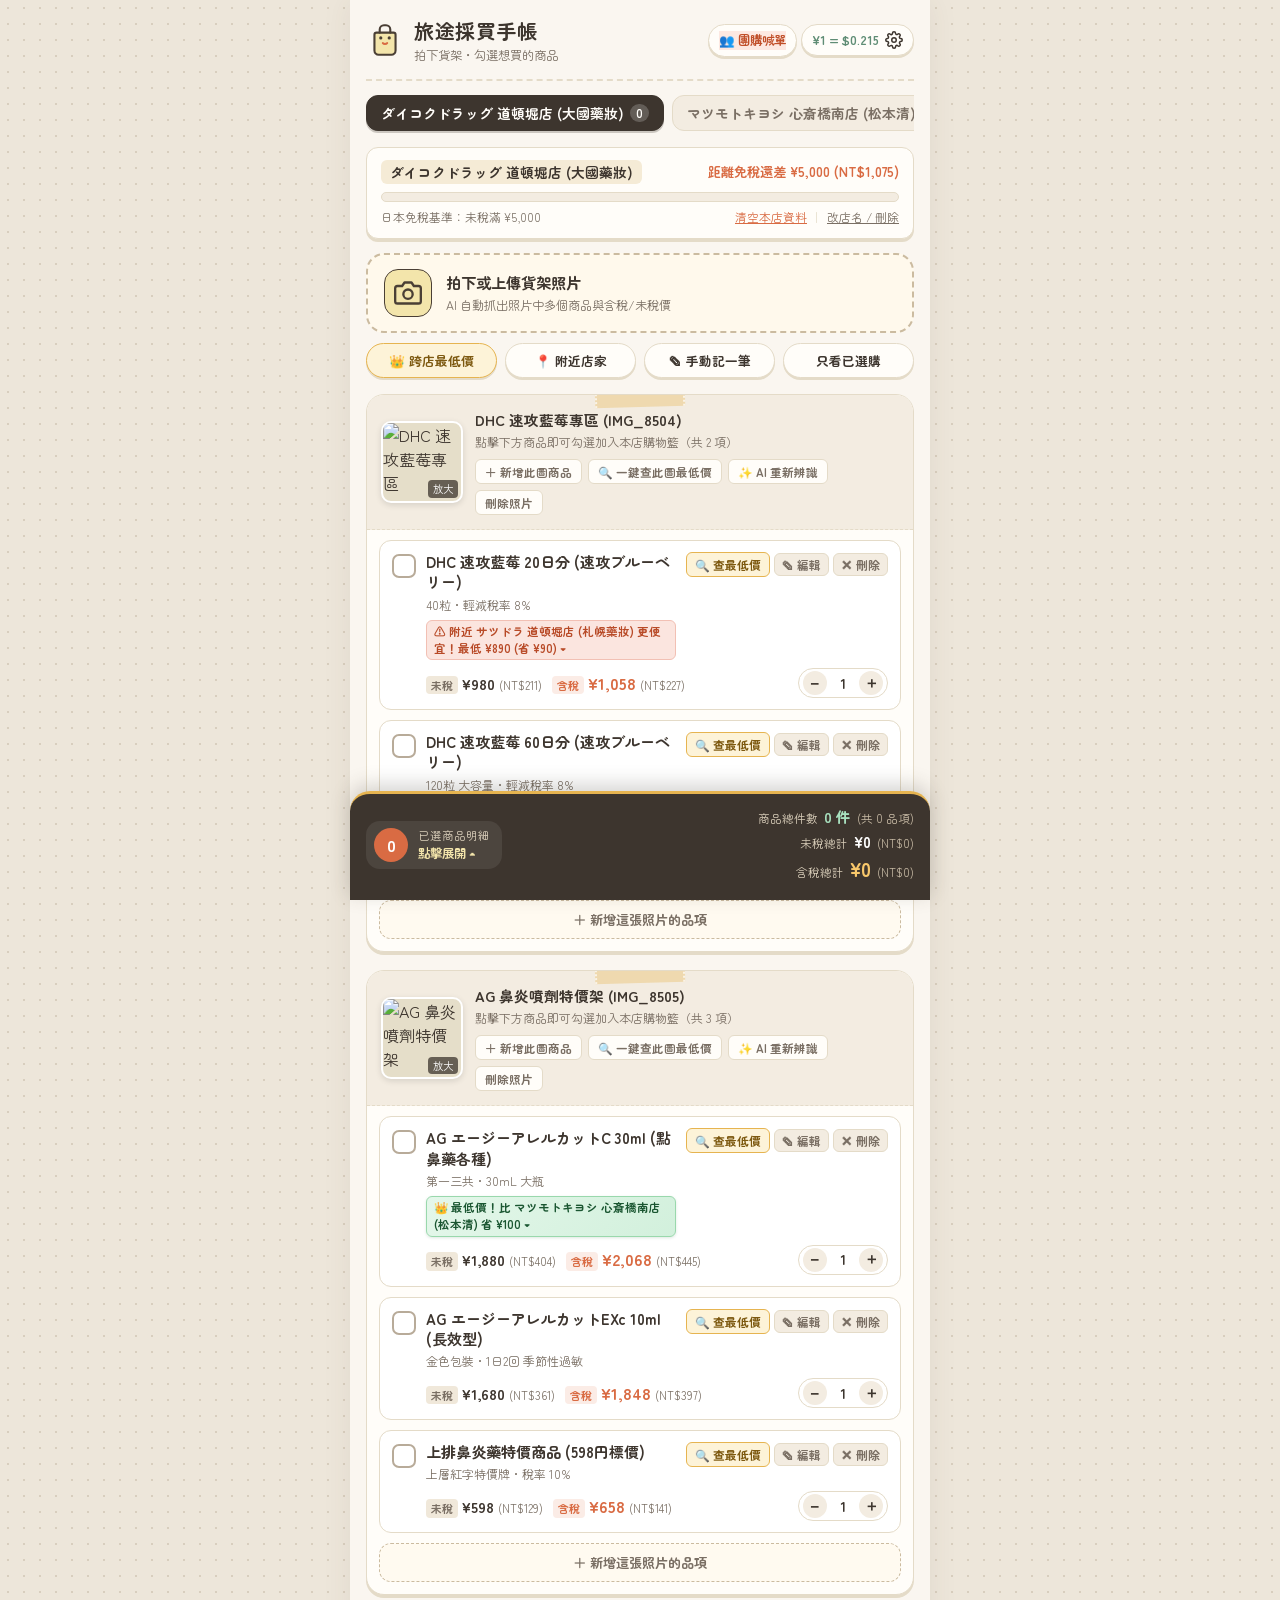
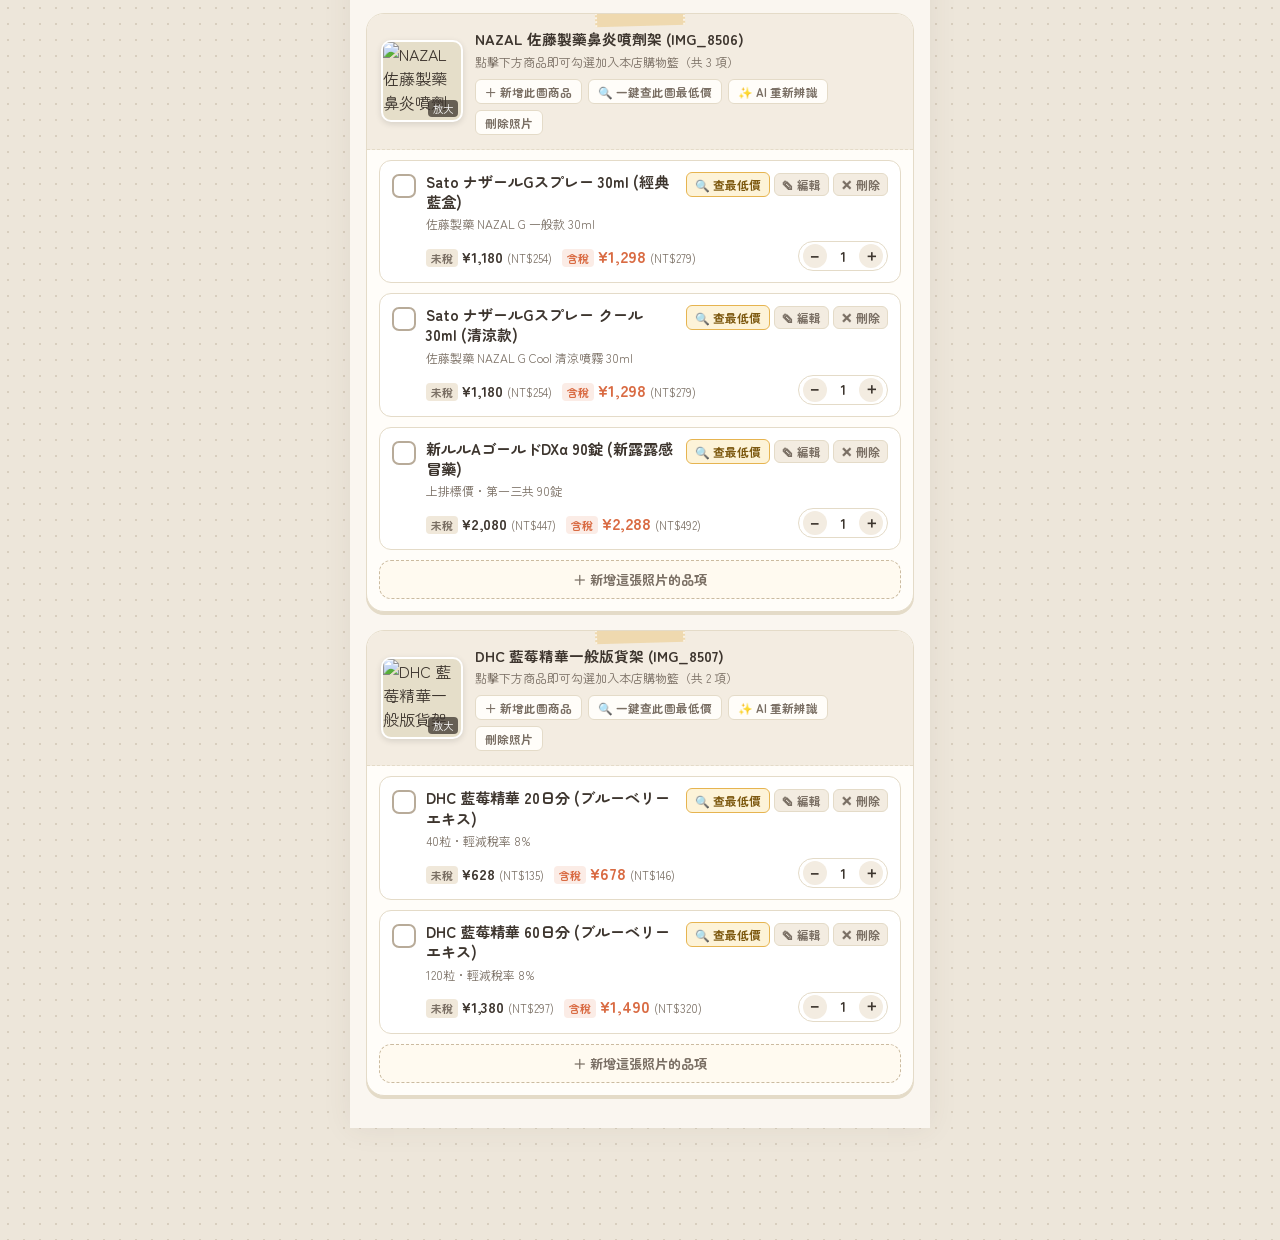
==== commit c8077ee7: "Add files via upload" ====
--- a/index.html
+++ b/index.html
@@ -15,7 +15,7 @@
       href="https://fonts.googleapis.com/css2?family=Noto+Sans+TC:wght@400;500;700&family=Zen+Maru+Gothic:wght@500;700&display=swap"
       rel="stylesheet"
     />
-    <link rel="stylesheet" href="./styles.css?v=20261030_v3" />
+    <link rel="stylesheet" href="./styles.css?v=20261031_v4" />
   </head>
   <body>
     <div class="notebook-container">
@@ -35,6 +35,9 @@
           </div>
         </div>
         <div class="header-actions">
+          <a href="./groupbuy.html" class="icon-btn groupbuy-header-btn" title="前往團購喊單與許願本" style="text-decoration:none;">
+            <span class="rate-pill" style="background:#fde8e1; color:#c04e28; border-color:#f2baaa;">👥 團購喊單</span>
+          </a>
           <button id="btnOpenSettings" class="icon-btn" title="匯率與 AI 設定">
             <span class="rate-pill" id="headerRateDisplay">¥1 = $0.215</span>
             <svg width="18" height="18" viewBox="0 0 24 24" fill="none" stroke="currentColor" stroke-width="2" stroke-linecap="round" stroke-linejoin="round">
@@ -48,6 +51,7 @@
       <!-- 商店切換書籤列 -->
       <section class="store-tabs-section">
         <div class="store-tabs" id="storeTabs"></div>
+        <button id="btnNearbyStores" class="add-store-btn nearby-btn" title="判斷目前位置附近的店家">📍 附近店家</button>
         <button id="btnAddStore" class="add-store-btn" title="新增商店">＋ 新增商店</button>
       </section>
 
@@ -73,7 +77,7 @@
       <!-- 拍照上傳與快速操作區 -->
       <section class="upload-section">
         <label for="photoInput" class="upload-box" id="uploadDropzone">
-          <input type="file" id="photoInput" accept="image/*" multiple hidden />
+          <input type="file" id="photoInput" accept="image/jpeg,image/png,image/webp,image/*" multiple hidden />
           <div class="upload-icon-wrap">
             <svg width="28" height="28" viewBox="0 0 24 24" fill="none" stroke="#4A3F35" stroke-width="2" stroke-linecap="round" stroke-linejoin="round">
               <path d="M23 19a2 2 0 0 1-2 2H3a2 2 0 0 1-2-2V8a2 2 0 0 1 2-2h4l2-3h6l2 3h4a2 2 0 0 1 2 2z"></path>
@@ -86,8 +90,10 @@
           </div>
         </label>
         <div class="quick-actions-bar">
-          <button id="btnAddManualItem" class="secondary-pill-btn">✎ 手動記一筆商品</button>
-          <button id="btnFilterSelected" class="secondary-pill-btn" data-active="false">只看已選購商品</button>
+          <button id="btnFindLowestPrices" class="secondary-pill-btn highlight-pill">👑 跨店最低價</button>
+          <button id="btnNearbyStoresQuick" class="secondary-pill-btn">📍 附近店家</button>
+          <button id="btnAddManualItem" class="secondary-pill-btn">✎ 手動記一筆</button>
+          <button id="btnFilterSelected" class="secondary-pill-btn" data-active="false">只看已選購</button>
         </div>
       </section>
 
@@ -203,6 +209,10 @@
             <input type="text" id="inputItemName" placeholder="例如：DHC 速攻藍莓 60日分" />
           </label>
           <label class="form-field">
+            <span>比價代碼 / 通用型號（選填，同代碼者視為同款比價）</span>
+            <input type="text" id="inputItemCompareKey" placeholder="例如：dhc_blueberry_60" />
+          </label>
+          <label class="form-field">
             <span>規格 / 補充說明（選填）</span>
             <input type="text" id="inputItemNote" placeholder="例如：60日分 120粒 / 15ml" />
           </label>
@@ -238,10 +248,19 @@
         </div>
         <div class="settings-form">
           <input type="hidden" id="storeModalMode" value="edit" />
+          <input type="hidden" id="inputStoreLat" />
+          <input type="hidden" id="inputStoreLon" />
           <label class="form-field">
             <span>商店名稱</span>
             <input type="text" id="inputStoreName" placeholder="例如：松本清 心齋橋店、唐吉訶德" />
           </label>
+          <div class="store-gps-card">
+            <div class="gps-meta">
+              <span class="gps-label">店面 GPS 定位：</span>
+              <span id="storeGpsInfoText" class="gps-val">尚未綁定位置</span>
+            </div>
+            <button type="button" id="btnPinCurrentLocationToStore" class="mini-btn">📍 綁定目前 GPS 位置</button>
+          </div>
           <button type="button" id="btnSaveStoreName" class="primary-btn full-width">儲存商店名稱</button>
 
           <div id="storeDangerZone" class="store-danger-zone">
@@ -298,6 +317,81 @@
       </div>
     </div>
 
+    <!-- 附近店家推薦與切換視窗 -->
+    <div id="nearbyStoresModal" class="modal-backdrop hidden">
+      <div class="modal-sheet">
+        <div class="modal-header">
+          <h3>📍 附近店家查詢與切換</h3>
+          <button type="button" id="btnCloseNearbyModal" class="close-btn">✕</button>
+        </div>
+        <div class="nearby-modal-content">
+          <div class="location-status-bar">
+            <div class="location-info">
+              <span class="location-icon">🧭</span>
+              <div class="location-texts">
+                <strong id="currentLocationTitle">正在偵測目前 GPS 位置...</strong>
+                <small id="currentLocationCoords" class="text-muted"></small>
+              </div>
+            </div>
+            <div class="location-actions">
+              <button type="button" id="btnSetOsakaPreset" class="mini-btn highlight-pill" title="一鍵切換至大阪心齋橋道頓堀">📍 心齋橋交會處</button>
+              <button type="button" id="btnRefreshLocation" class="mini-btn">🔄 GPS 定位</button>
+            </div>
+          </div>
+
+          <div class="nearby-section">
+            <div class="nearby-section-header">
+              <h4>📒 手帳中的店家（依距離近到遠）</h4>
+            </div>
+            <div id="nearbySavedStoresList" class="nearby-list"></div>
+          </div>
+
+          <div class="nearby-section" style="margin-top: 14px;">
+            <div class="nearby-section-header">
+              <h4>🔍 附近即時搜尋到的藥妝店 / 商場</h4>
+              <span id="nearbySearchSpinner" class="mini-spinner hidden"></span>
+            </div>
+            <div id="nearbyDiscoveredStoresList" class="nearby-list"></div>
+          </div>
+        </div>
+      </div>
+    </div>
+
+    <!-- 全店同件商品最低價比價視窗 -->
+    <div id="lowestPriceModal" class="modal-backdrop hidden">
+      <div class="modal-sheet large-sheet">
+        <div class="modal-header">
+          <h3>👑 跨店商品最低價比價清單</h3>
+          <button type="button" id="btnCloseLowestPriceModal" class="close-btn">✕</button>
+        </div>
+        <div class="lowest-price-content">
+          <div class="search-and-filter-bar">
+            <input type="text" id="lowestPriceSearchInput" class="filter-input" placeholder="🔍 搜尋商品名稱（如：藍莓、CC、點鼻藥、護唇膏）" />
+            <label class="filter-checkbox-label">
+              <input type="checkbox" id="chkOnlyMultiStore" />
+              <span>只看多店有標價</span>
+            </label>
+          </div>
+          <div id="lowestPriceStatsBanner" class="lowest-price-stats-banner"></div>
+          <div id="lowestPriceList" class="lowest-price-list"></div>
+        </div>
+      </div>
+    </div>
+
+    <!-- 單一商品跨店比價詳情彈窗 -->
+    <div id="itemCompareModal" class="modal-backdrop hidden">
+      <div class="modal-sheet">
+        <div class="modal-header">
+          <h3>📊 跨店商品價格比較</h3>
+          <button type="button" id="btnCloseItemCompareModal" class="close-btn">✕</button>
+        </div>
+        <div class="item-compare-content">
+          <div id="itemCompareProductHeader" class="item-compare-header"></div>
+          <div id="itemCompareStoreList" class="item-compare-stores-list"></div>
+        </div>
+      </div>
+    </div>
+
     <!-- 輕量提示 Toast -->
     <div id="toastBanner" class="toast-banner hidden"></div>
 
@@ -309,6 +403,6 @@
       </div>
     </div>
 
-    <script src="./app.js?v=20261030_v3"></script>
+    <script src="./app.js?v=20261031_v4"></script>
   </body>
 </html>
--- a/styles.css
+++ b/styles.css
@@ -598,6 +598,80 @@
   flex-shrink: 0;
 }
 
+.check-lowest-btn {
+  background: #fdf3d8;
+  border: 1.5px solid var(--accent-mustard);
+  color: #7d5910;
+  font-family: inherit;
+  font-size: 0.74rem;
+  font-weight: 700;
+  padding: 3px 8px;
+  border-radius: 6px;
+  cursor: pointer;
+  white-space: nowrap;
+  display: inline-flex;
+  align-items: center;
+  gap: 3px;
+  transition: all 0.12s ease;
+}
+
+.check-lowest-btn:hover {
+  background: #fae4ad;
+  transform: translateY(-1px);
+}
+
+.check-lowest-btn:active {
+  transform: translateY(0);
+}
+
+.item-lowest-result {
+  margin-top: 8px;
+  padding: 9px 12px;
+  border-radius: var(--radius-sm);
+  font-size: 0.8rem;
+  line-height: 1.45;
+}
+
+.item-lowest-result.lowest-success {
+  background: #eef8f1;
+  border: 1.5px solid #8ecda2;
+  color: #17522d;
+}
+
+.item-lowest-result.lowest-warning {
+  background: #fdf1ec;
+  border: 1.5px solid #f3b5a1;
+  color: #9c3313;
+}
+
+.item-lowest-result.lowest-info {
+  background: #f4f0ea;
+  border: 1.5px solid var(--border-warm);
+  color: var(--ink-muted);
+}
+
+.item-lowest-result .result-title {
+  font-weight: 700;
+  font-size: 0.84rem;
+  display: flex;
+  align-items: center;
+  gap: 5px;
+  margin-bottom: 3px;
+}
+
+.item-lowest-result .price-highlight {
+  font-size: 0.95rem;
+  font-weight: 700;
+  color: #c03914;
+}
+
+.item-lowest-result .result-actions {
+  margin-top: 6px;
+  display: flex;
+  align-items: center;
+  gap: 8px;
+}
+
 .edit-item-btn,
 .delete-item-btn {
   background: var(--bg-sub);
@@ -1222,3 +1296,560 @@
   box-shadow: 0 8px 30px rgba(0, 0, 0, 0.4);
   object-fit: contain;
 }
+
+/* 附近店家與比價特色按鈕 */
+.add-store-btn.nearby-btn {
+  border-style: solid;
+  border-color: var(--accent-sage);
+  color: var(--accent-sage);
+  background: var(--accent-sage-light);
+}
+
+.add-store-btn.nearby-btn:hover {
+  background: #d5e7dd;
+}
+
+.secondary-pill-btn.highlight-pill {
+  background: #fdf3d8;
+  border-color: var(--accent-mustard);
+  color: #7d5910;
+  font-weight: 700;
+}
+
+.secondary-pill-btn.highlight-pill:hover {
+  background: #fbeac0;
+}
+
+/* 跨店比價徽章強化（最低價醒目標示） */
+.compare-badge {
+  font-size: 0.72rem;
+  font-weight: 700;
+  padding: 2px 7px;
+  border-radius: 6px;
+  cursor: pointer;
+  display: inline-flex;
+  align-items: center;
+  gap: 3px;
+  user-select: none;
+  transition: transform 0.1s, opacity 0.15s;
+}
+
+.compare-badge:hover {
+  opacity: 0.88;
+  transform: scale(1.03);
+}
+
+.compare-badge.lowest {
+  background: linear-gradient(135deg, #e4f7ea, #d2f0dc);
+  color: #1a5631;
+  border: 1px solid #99d8ac;
+  box-shadow: 0 1px 3px rgba(33, 99, 56, 0.15);
+}
+
+.compare-badge.cheaper {
+  background: #dff2e4;
+  color: #2f6f46;
+  border: 1px solid #bce1c7;
+}
+
+.compare-badge.pricier {
+  background: #fbe5df;
+  color: #b84a27;
+  border: 1px solid #f2c0b4;
+}
+
+.compare-badge.same {
+  background: #f0ede8;
+  color: var(--ink-muted);
+  border: 1px solid var(--border-warm);
+}
+
+/* 商店管理中 GPS 資訊列 */
+.store-gps-card {
+  display: flex;
+  align-items: center;
+  justify-content: space-between;
+  padding: 10px 12px;
+  background: var(--bg-sub);
+  border-radius: var(--radius-sm);
+  border: 1px solid var(--border-warm);
+  gap: 8px;
+  margin-bottom: 12px;
+}
+
+.store-gps-card .gps-meta {
+  display: flex;
+  flex-direction: column;
+  font-size: 0.78rem;
+  color: var(--ink-muted);
+}
+
+.store-gps-card .gps-val {
+  font-weight: 700;
+  color: var(--ink-main);
+  word-break: break-all;
+}
+
+/* 附近店家視窗樣式 */
+.nearby-modal-content {
+  display: flex;
+  flex-direction: column;
+  gap: 12px;
+}
+
+.location-status-bar {
+  display: flex;
+  align-items: center;
+  justify-content: space-between;
+  background: var(--bg-card);
+  padding: 10px 14px;
+  border-radius: var(--radius-md);
+  border: 1.5px solid var(--border-warm);
+}
+
+.location-info {
+  display: flex;
+  align-items: center;
+  gap: 10px;
+  flex: 1;
+  min-width: 0;
+}
+
+.location-icon {
+  font-size: 1.5rem;
+}
+
+.location-texts {
+  display: flex;
+  flex-direction: column;
+  min-width: 0;
+}
+
+.location-texts strong {
+  font-size: 0.88rem;
+  color: var(--ink-main);
+  white-space: nowrap;
+  overflow: hidden;
+  text-overflow: ellipsis;
+}
+
+.location-texts small {
+  font-size: 0.72rem;
+  color: var(--ink-muted);
+}
+
+.nearby-section-header {
+  display: flex;
+  align-items: center;
+  justify-content: space-between;
+  margin-bottom: 8px;
+}
+
+.nearby-section-header h4 {
+  font-size: 0.85rem;
+  font-weight: 700;
+  color: var(--ink-main);
+}
+
+.nearby-list {
+  display: flex;
+  flex-direction: column;
+  gap: 8px;
+}
+
+.nearby-item {
+  display: flex;
+  align-items: center;
+  justify-content: space-between;
+  background: var(--bg-card);
+  padding: 10px 12px;
+  border-radius: var(--radius-md);
+  border: 1px solid var(--border-warm);
+  gap: 10px;
+}
+
+.nearby-item.current-store {
+  border-color: var(--accent-sage);
+  background: #f4faf6;
+}
+
+.nearby-item-main {
+  display: flex;
+  flex-direction: column;
+  min-width: 0;
+  flex: 1;
+}
+
+.nearby-item-name {
+  font-size: 0.88rem;
+  font-weight: 700;
+  color: var(--ink-main);
+  display: flex;
+  align-items: center;
+  gap: 6px;
+  flex-wrap: wrap;
+}
+
+.nearby-item-addr {
+  font-size: 0.72rem;
+  color: var(--ink-muted);
+  margin-top: 2px;
+}
+
+.nearby-item-dist {
+  display: inline-block;
+  font-size: 0.72rem;
+  font-weight: 700;
+  color: var(--accent-persimmon);
+  background: var(--accent-persimmon-light);
+  padding: 1px 6px;
+  border-radius: 99px;
+  width: fit-content;
+  margin-top: 4px;
+}
+
+.nearby-item-actions {
+  display: flex;
+  align-items: center;
+  gap: 6px;
+  flex-shrink: 0;
+}
+
+.active-store-tag {
+  font-size: 0.72rem;
+  font-weight: 700;
+  background: var(--accent-sage);
+  color: #fff;
+  padding: 2px 7px;
+  border-radius: 6px;
+}
+
+/* 跨店最低價清單視窗樣式 */
+.modal-sheet.large-sheet {
+  max-height: 88vh;
+  display: flex;
+  flex-direction: column;
+}
+
+.lowest-price-content {
+  display: flex;
+  flex-direction: column;
+  gap: 12px;
+  overflow-y: auto;
+  max-height: calc(88vh - 80px);
+  padding-bottom: 20px;
+}
+
+.search-and-filter-bar {
+  display: flex;
+  gap: 8px;
+  align-items: center;
+  flex-wrap: wrap;
+}
+
+.filter-input {
+  flex: 1;
+  min-width: 180px;
+  padding: 8px 12px;
+  border-radius: var(--radius-sm);
+  border: 1.5px solid var(--border-warm);
+  background: var(--bg-card);
+  font-family: inherit;
+  font-size: 0.85rem;
+  color: var(--ink-main);
+}
+
+.filter-input:focus {
+  outline: none;
+  border-color: var(--accent-sage);
+}
+
+.filter-checkbox-label {
+  display: flex;
+  align-items: center;
+  gap: 6px;
+  font-size: 0.8rem;
+  color: var(--ink-muted);
+  cursor: pointer;
+  user-select: none;
+}
+
+.lowest-price-stats-banner {
+  background: #fdf6e7;
+  border: 1px solid #f4e1b3;
+  padding: 8px 12px;
+  border-radius: var(--radius-sm);
+  font-size: 0.8rem;
+  color: #724e07;
+  line-height: 1.4;
+}
+
+.lowest-price-list {
+  display: flex;
+  flex-direction: column;
+  gap: 12px;
+}
+
+.lowest-product-card {
+  background: var(--bg-card);
+  border: 1.5px solid var(--border-warm);
+  border-radius: var(--radius-md);
+  padding: 12px;
+  display: flex;
+  flex-direction: column;
+  gap: 10px;
+  transition: box-shadow 0.2s;
+}
+
+.lowest-product-card:hover {
+  box-shadow: 0 3px 10px rgba(61, 53, 46, 0.08);
+}
+
+.lowest-card-head {
+  display: flex;
+  align-items: flex-start;
+  justify-content: space-between;
+  gap: 8px;
+}
+
+.lowest-card-head .product-name {
+  font-size: 0.92rem;
+  font-weight: 700;
+  color: var(--ink-main);
+}
+
+.lowest-card-head .product-note {
+  font-size: 0.75rem;
+  color: var(--ink-muted);
+}
+
+.lowest-spotlight-badge {
+  display: inline-flex;
+  align-items: center;
+  gap: 4px;
+  background: linear-gradient(135deg, #fef1cf, #fde4a4);
+  color: #7d5203;
+  font-size: 0.78rem;
+  font-weight: 700;
+  padding: 3px 8px;
+  border-radius: 99px;
+  border: 1px solid #ebd07d;
+  white-space: nowrap;
+}
+
+.lowest-store-table {
+  display: flex;
+  flex-direction: column;
+  gap: 6px;
+  background: var(--bg-sub);
+  padding: 8px 10px;
+  border-radius: var(--radius-sm);
+}
+
+.lowest-store-row {
+  display: flex;
+  align-items: center;
+  justify-content: space-between;
+  padding: 4px 6px;
+  border-radius: 6px;
+  font-size: 0.8rem;
+}
+
+.lowest-store-row.is-lowest {
+  background: #e5f5ea;
+  border: 1px solid #a8dcba;
+  font-weight: 700;
+}
+
+.lowest-store-name {
+  color: var(--ink-main);
+  display: flex;
+  align-items: center;
+  gap: 5px;
+}
+
+.lowest-store-prices {
+  display: flex;
+  align-items: center;
+  gap: 8px;
+}
+
+.lowest-store-prices .price-yen {
+  font-weight: 700;
+  color: var(--ink-main);
+}
+
+.lowest-store-prices .price-diff {
+  font-size: 0.72rem;
+  color: var(--accent-persimmon);
+  font-weight: 600;
+}
+
+/* 單一商品跨店比價視窗 */
+.item-compare-content {
+  display: flex;
+  flex-direction: column;
+  gap: 12px;
+}
+
+.item-compare-header {
+  background: var(--bg-sub);
+  padding: 12px;
+  border-radius: var(--radius-sm);
+  border: 1px solid var(--border-warm);
+}
+
+.item-compare-header h4 {
+  font-size: 0.95rem;
+  color: var(--ink-main);
+  margin-bottom: 2px;
+}
+
+.item-compare-header p {
+  font-size: 0.78rem;
+  color: var(--ink-muted);
+}
+
+.item-compare-stores-list {
+  display: flex;
+  flex-direction: column;
+  gap: 8px;
+}
+
+.compare-store-card {
+  display: flex;
+  align-items: center;
+  justify-content: space-between;
+  padding: 10px 12px;
+  background: var(--bg-card);
+  border: 1.5px solid var(--border-warm);
+  border-radius: var(--radius-md);
+  gap: 10px;
+}
+
+.compare-store-card.is-lowest {
+  border-color: var(--accent-sage);
+  background: #f4faf6;
+}
+
+.compare-store-info {
+  display: flex;
+  flex-direction: column;
+}
+
+.compare-store-info .store-name {
+  font-size: 0.88rem;
+  font-weight: 700;
+  color: var(--ink-main);
+}
+
+.compare-store-info .price-sub {
+  font-size: 0.75rem;
+  color: var(--ink-muted);
+}
+
+.compare-store-right {
+  display: flex;
+  flex-direction: column;
+  align-items: flex-end;
+  gap: 4px;
+}
+
+/* 日本知名藥妝網站比價區塊 */
+.online-compare-box {
+  margin-top: 10px;
+  padding: 10px 12px;
+  background: #fbf9f4;
+  border: 1px dashed #d5c8b2;
+  border-radius: var(--radius-sm);
+  display: flex;
+  flex-direction: column;
+  gap: 8px;
+}
+
+.online-compare-header {
+  display: flex;
+  align-items: center;
+  justify-content: space-between;
+  flex-wrap: wrap;
+  gap: 6px;
+}
+
+.online-compare-header strong {
+  font-size: 0.82rem;
+  color: var(--ink-main);
+  display: flex;
+  align-items: center;
+  gap: 4px;
+}
+
+.jp-sites-grid {
+  display: flex;
+  flex-wrap: wrap;
+  gap: 6px;
+}
+
+.jp-site-chip {
+  display: inline-flex;
+  align-items: center;
+  gap: 4px;
+  padding: 4px 9px;
+  border-radius: 99px;
+  font-size: 0.73rem;
+  font-weight: 700;
+  text-decoration: none;
+  border: 1px solid var(--border-warm);
+  background: #fff;
+  color: var(--ink-main);
+  transition: all 0.15s ease;
+  user-select: none;
+}
+
+.jp-site-chip:hover {
+  background: var(--bg-sub);
+  border-color: var(--accent-sage);
+  color: var(--accent-sage);
+  transform: translateY(-1px);
+}
+
+.jp-site-chip .site-badge {
+  font-size: 0.65rem;
+  background: #f0ede5;
+  color: var(--ink-muted);
+  padding: 1px 5px;
+  border-radius: 99px;
+}
+
+.online-ai-benchmark {
+  background: #fff;
+  border: 1px solid #e2dac9;
+  border-radius: var(--radius-sm);
+  padding: 8px 10px;
+  font-size: 0.78rem;
+  line-height: 1.45;
+  color: var(--ink-main);
+}
+
+.online-ai-benchmark.cheaper {
+  border-color: #92d4a6;
+  background: #f4faf6;
+}
+
+.online-ai-benchmark.pricier {
+  border-color: #f7bda9;
+  background: #fdf5f2;
+}
+
+.online-bench-row {
+  display: flex;
+  justify-content: space-between;
+  align-items: center;
+  margin-bottom: 4px;
+  font-size: 0.78rem;
+}
+
+.online-bench-row strong {
+  font-size: 0.85rem;
+}
+
+
